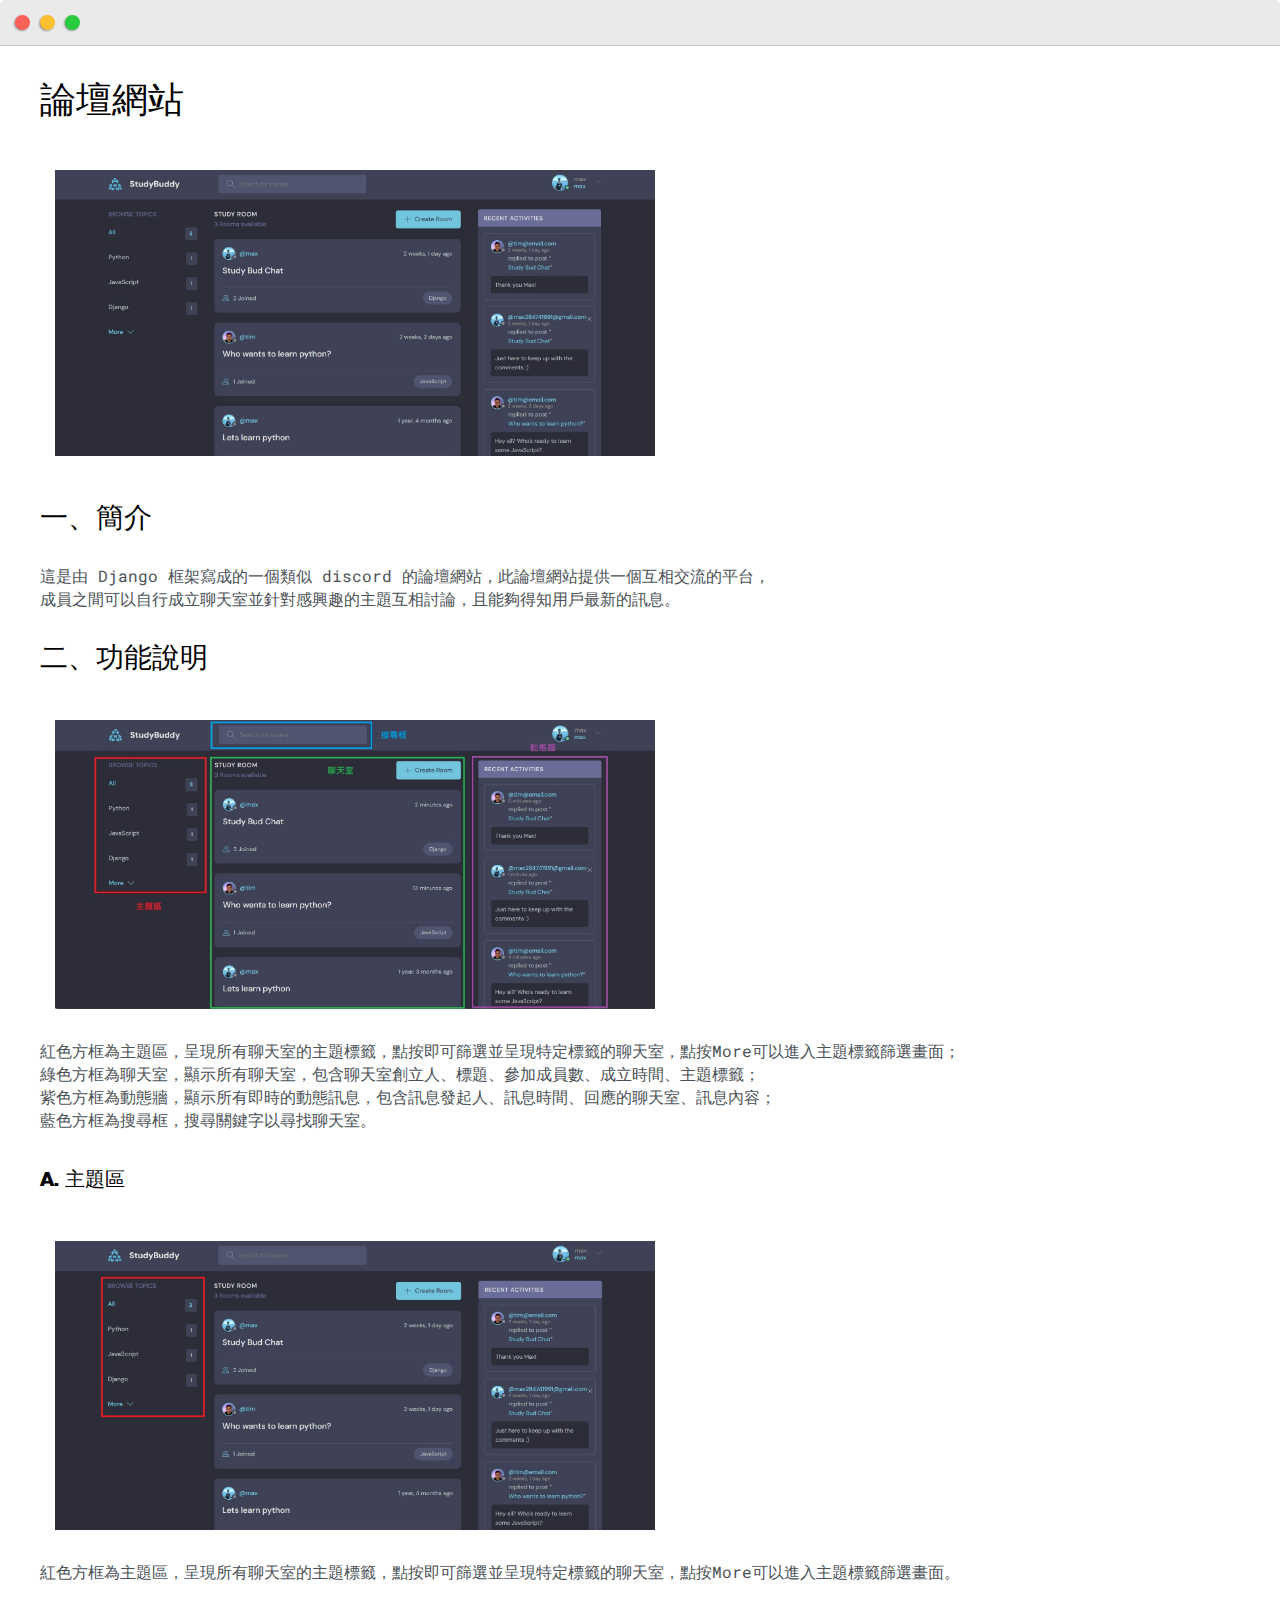
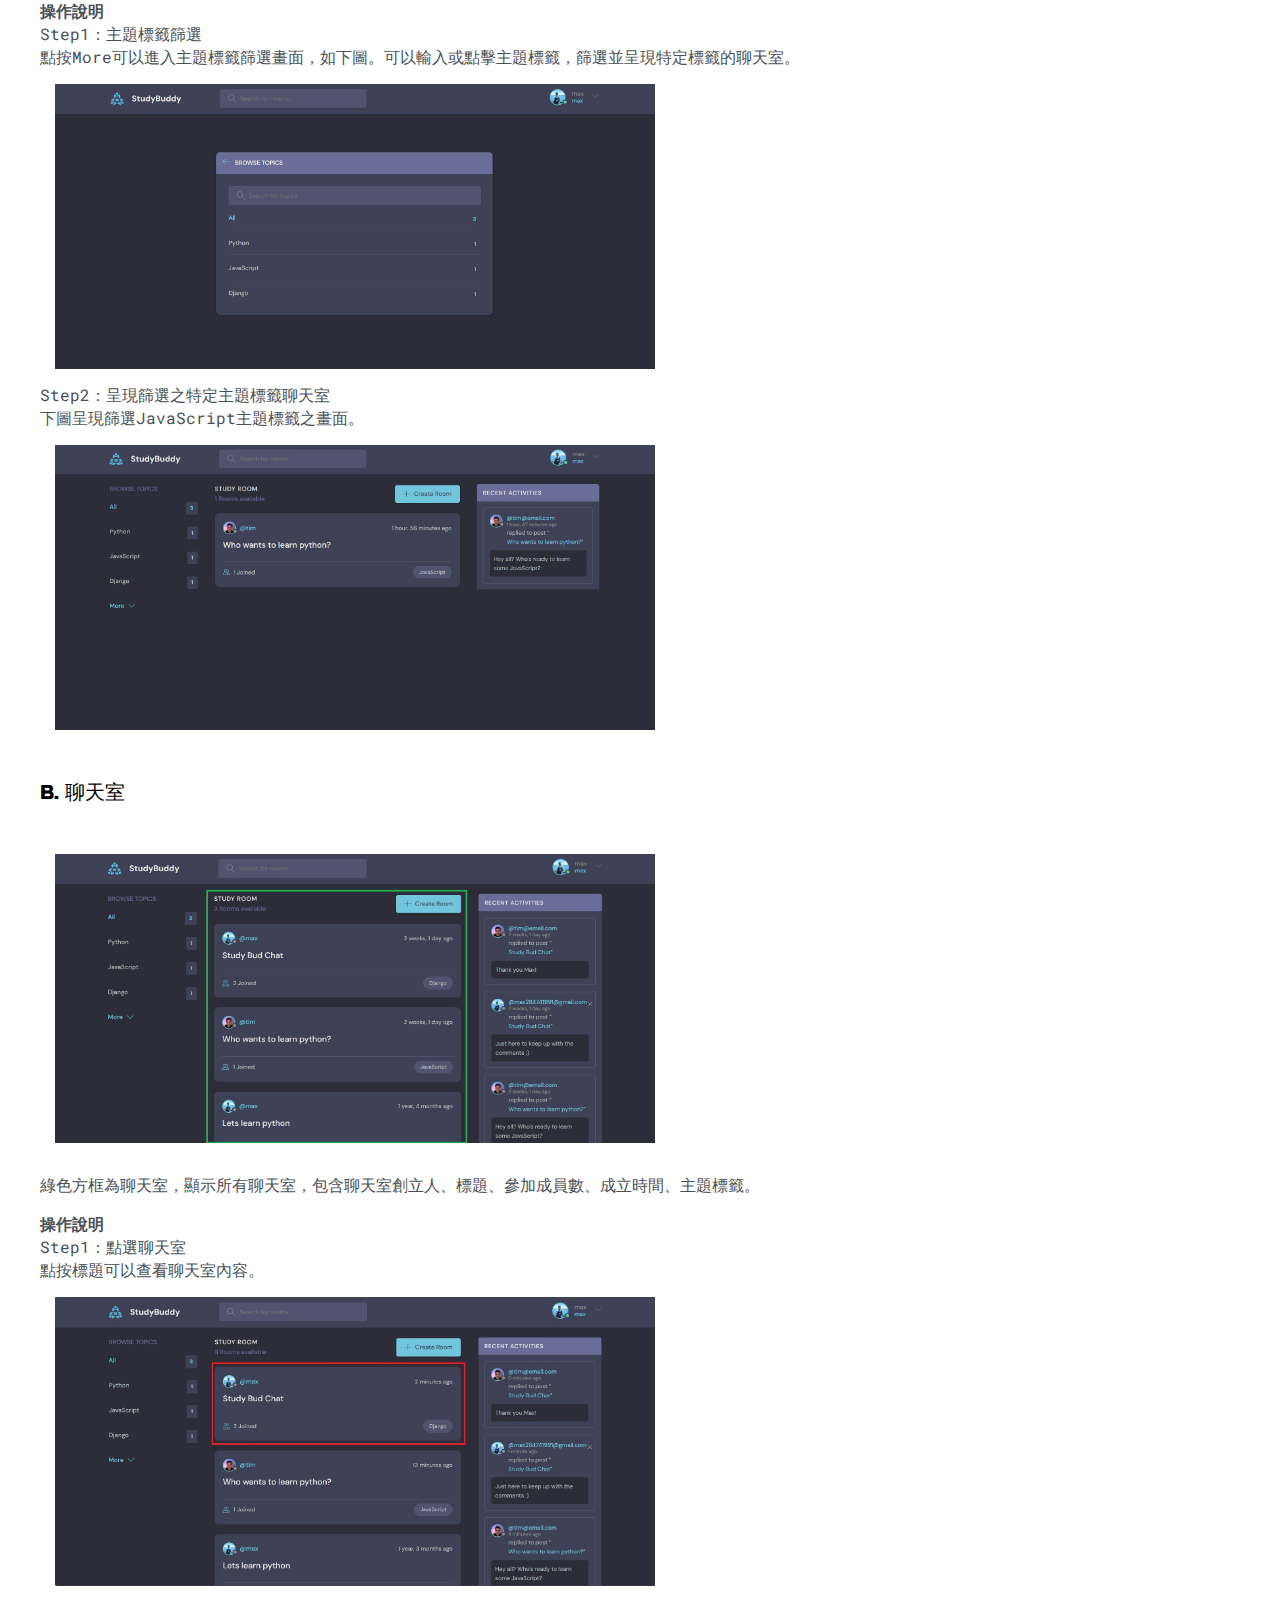
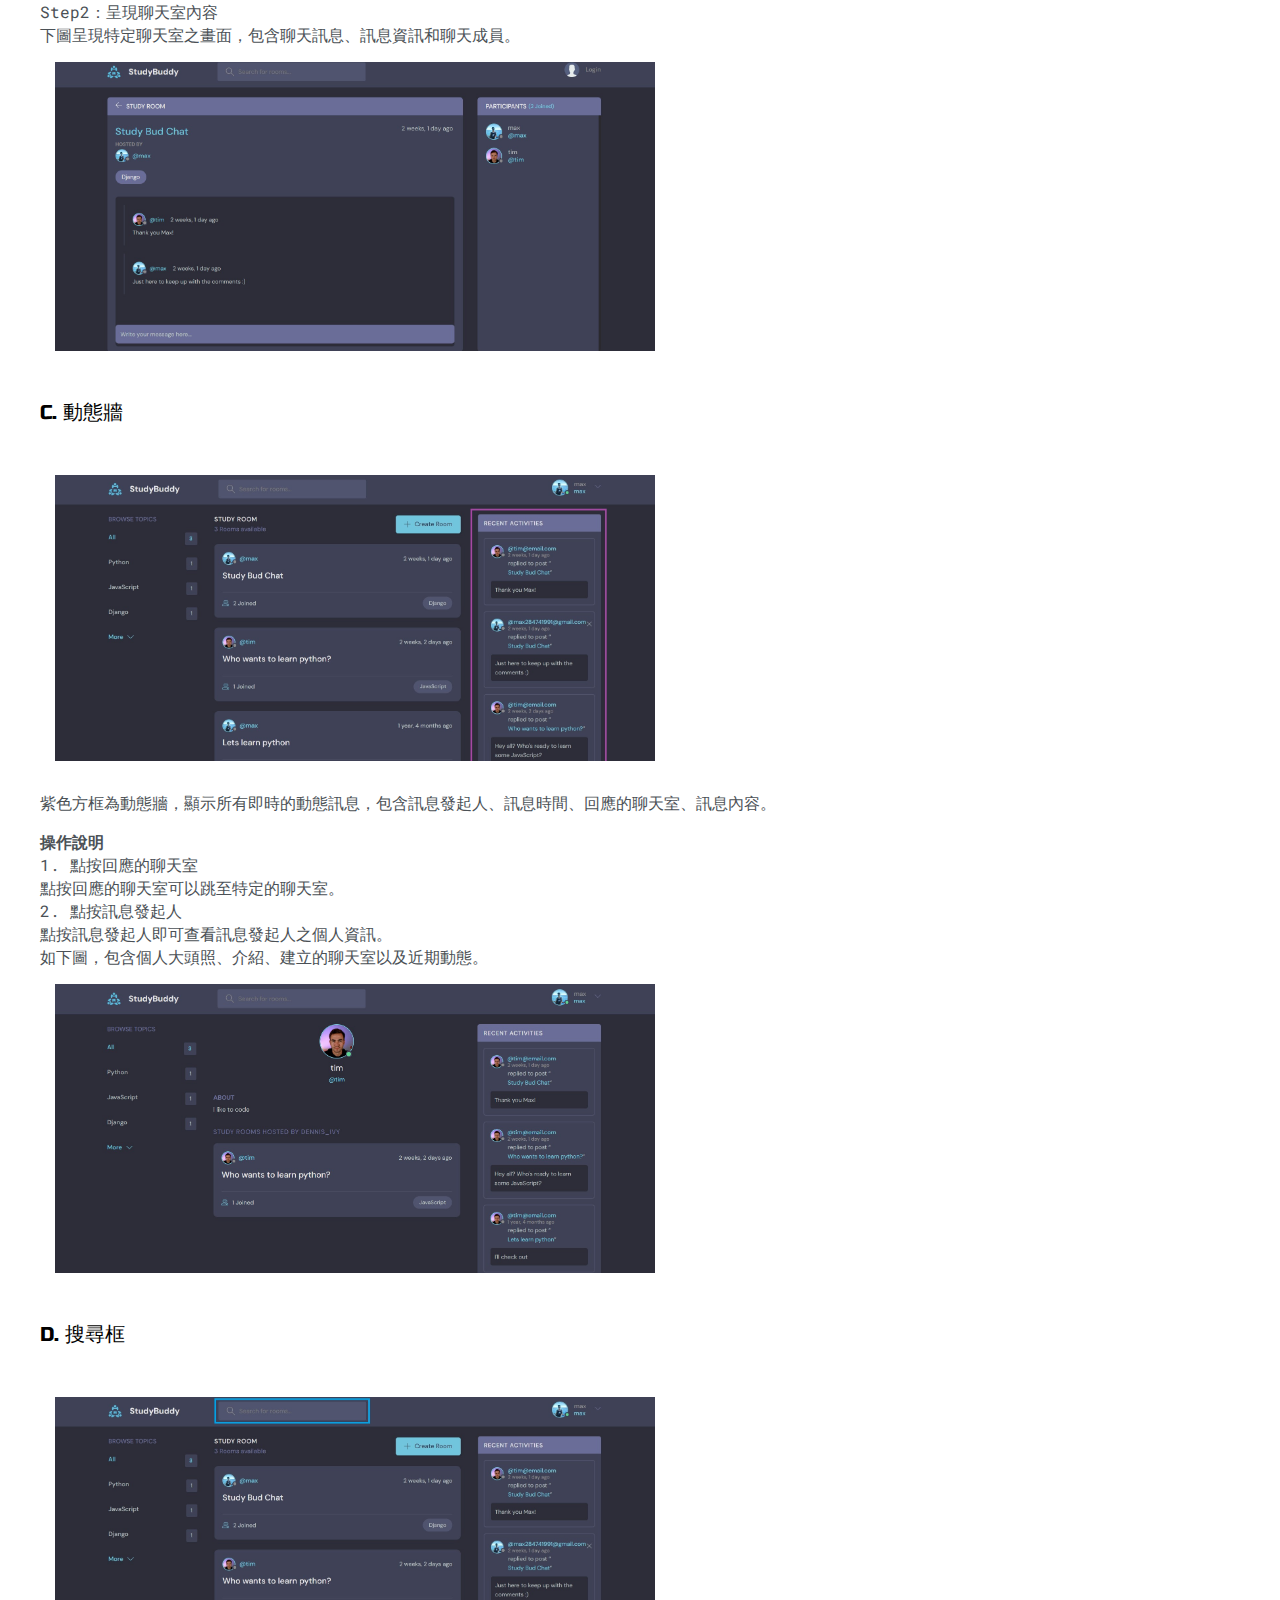
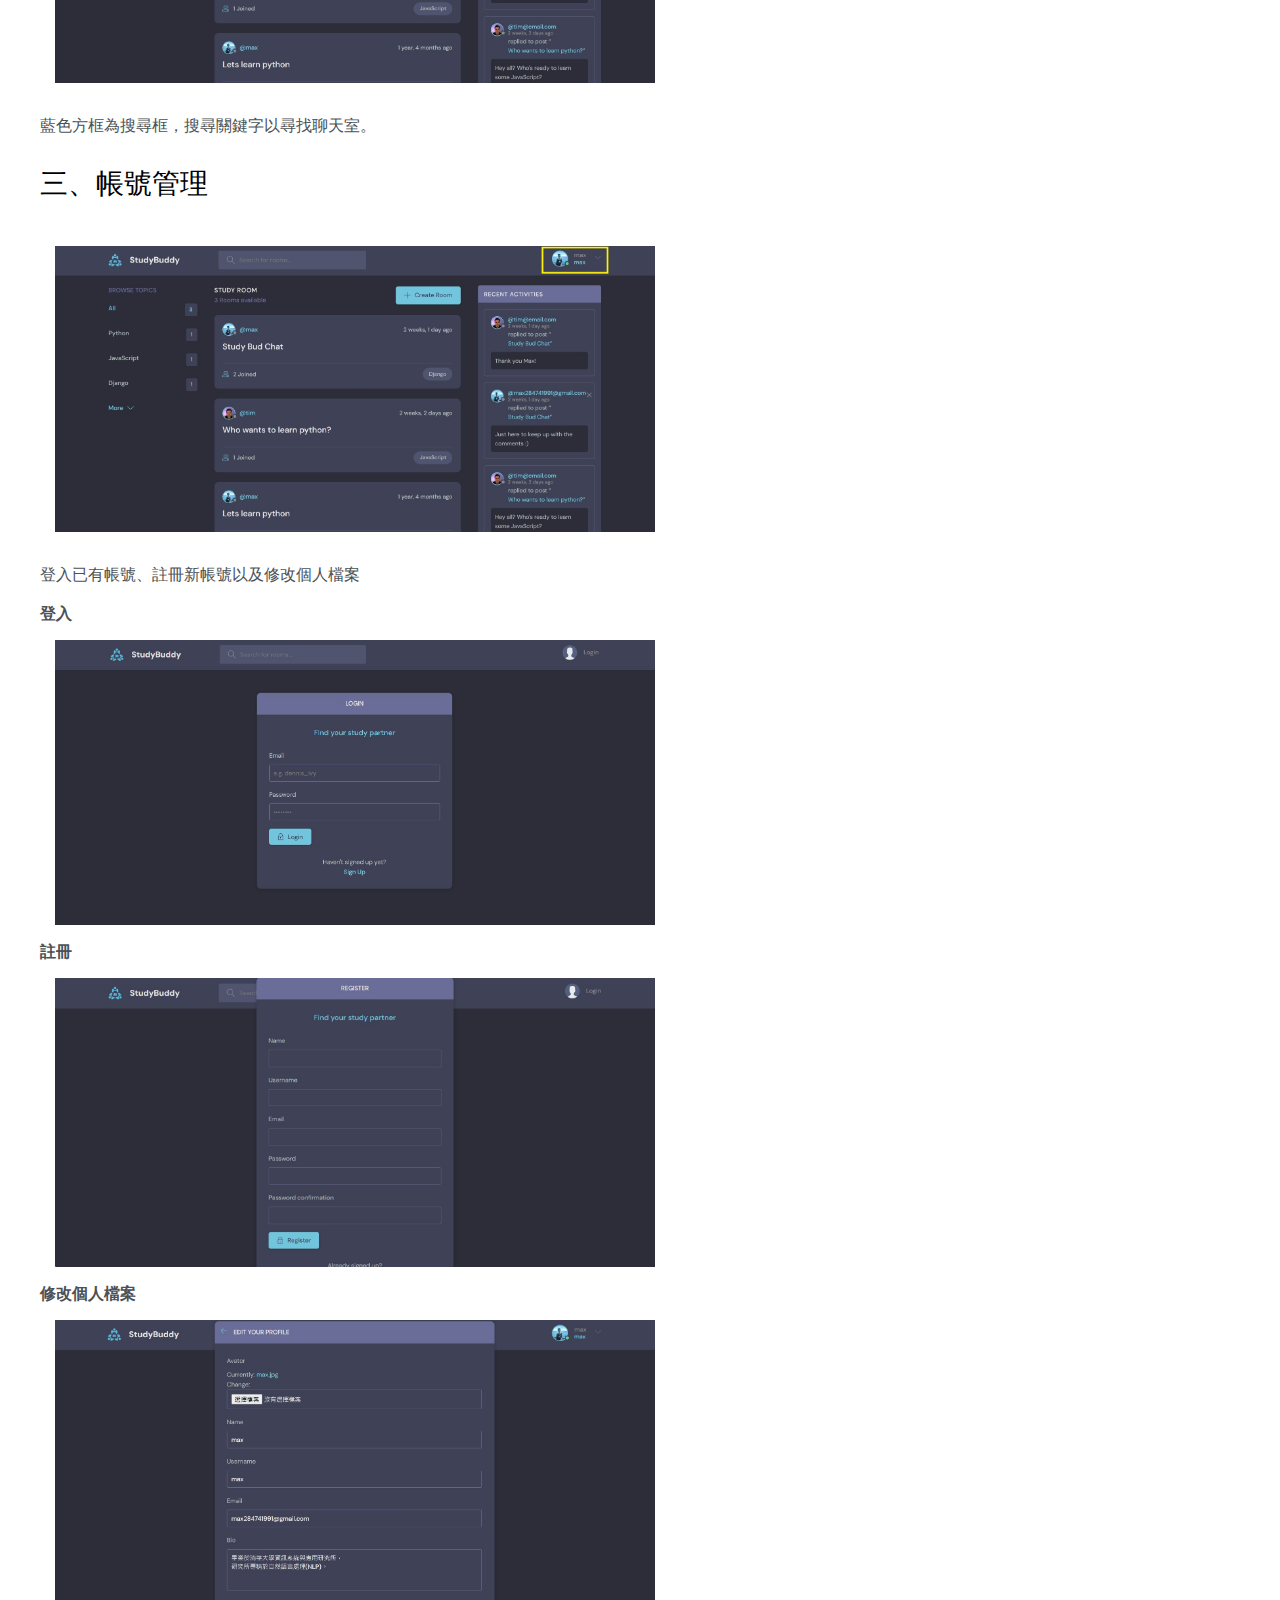
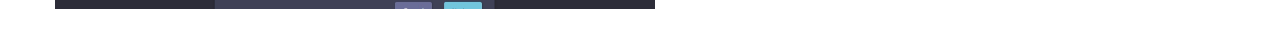
==== post1.html @ b0bc7765 "FEAT：修改作品集內容以及修改版面和格式" ====
<!DOCTYPE html>
<html>
<head>
    <title>Post Name</title>
    <meta name='viewport' content='width=device-width, initial-scale=1, maximum-scale=1, minimum-scale=1'/>
    
    <link href="https://fonts.googleapis.com/css2?family=Russo+One&display=swap" rel="stylesheet">

    <link href="https://fonts.googleapis.com/css2?family=Roboto+Mono:wght@500&family=Russo+One&display=swap" rel="stylesheet">

    <link rel='stylesheet' type='text/css' href='default.css'>
</head>
<body>
    <div class="nav-wrapper">
        <div class="dots-wrapper">
           <div id="dot-1" class="browser-dot"></div>
           <div id="dot-2" class="browser-dot"></div>
           <div id="dot-3" class="browser-dot"></div>
        </div>

        <ul id="navigation">
            <!-- <li><a href="#">Contact</a></li> -->
        </ul>
    </div>

    <div class="main-container">
        <h2>論壇網站</h2>
        <img class="photo" src="images/discord_like_website/discord_like_website.jpg">


        <h3>一、簡介</h3>
        <p>
            這是由 Django 框架寫成的一個類似 discord 的論壇網站，此論壇網站提供一個互相交流的平台，<br>
            成員之間可以自行成立聊天室並針對感興趣的主題互相討論，且能夠得知用戶最新的訊息。
        </p>

        <div>
            <h3>二、功能說明</h3>
            <img class="photo" src="images/discord_like_website/function_partition.jpg">
            <p>
                紅色方框為主題區，呈現所有聊天室的主題標籤，點按即可篩選並呈現特定標籤的聊天室，點按More可以進入主題標籤篩選畫面；<br>
                綠色方框為聊天室，顯示所有聊天室，包含聊天室創立人、標題、參加成員數、成立時間、主題標籤；<br>
                紫色方框為動態牆，顯示所有即時的動態訊息，包含訊息發起人、訊息時間、回應的聊天室、訊息內容；<br>
                藍色方框為搜尋框，搜尋關鍵字以尋找聊天室。
            </p>

            <div>
                <div>
                    <h5>A. 主題區</h5>
                    <img class="photo" src="images/discord_like_website/function_partition_topic.jpg">
                    <p>紅色方框為主題區，呈現所有聊天室的主題標籤，點按即可篩選並呈現特定標籤的聊天室，點按More可以進入主題標籤篩選畫面。</p>
                    <p>
                        <b>操作說明</b><br>
                        Step1：主題標籤篩選<br>
                        點按More可以進入主題標籤篩選畫面，如下圖。可以輸入或點擊主題標籤，篩選並呈現特定標籤的聊天室。
                        <img class="photo" src="images/discord_like_website/topic_filiter.jpg">
                        Step2：呈現篩選之特定主題標籤聊天室<br>
                        下圖呈現篩選JavaScript主題標籤之畫面。
                        <img class="photo" src="images/discord_like_website/topic_filiter_javascript.jpg">
                    </p>    
                </div>
                
                <div>
                    <h5>B. 聊天室</h5>
                    <img class="photo" src="images/discord_like_website/function_partition_room.jpg">
                    <p>綠色方框為聊天室，顯示所有聊天室，包含聊天室創立人、標題、參加成員數、成立時間、主題標籤。</p>
                    <p>
                        <b>操作說明</b><br>
                        Step1：點選聊天室<br>
                        點按標題可以查看聊天室內容。
                        <img class="photo" src="images/discord_like_website/discord_like_website_room.jpg">
                        Step2：呈現聊天室內容<br>
                        下圖呈現特定聊天室之畫面，包含聊天訊息、訊息資訊和聊天成員。
                        <img class="photo" src="images/discord_like_website/room.jpg">
                    </p> 
                </div>
                
                <div>
                    <h5>C. 動態牆</h5>
                    <img class="photo" src="images/discord_like_website/function_partition_activity.jpg">
                    <p>紫色方框為動態牆，顯示所有即時的動態訊息，包含訊息發起人、訊息時間、回應的聊天室、訊息內容。</p>
                    <p>
                        <b>操作說明</b><br>
                        1. 點按回應的聊天室<br>
                        點按回應的聊天室可以跳至特定的聊天室。<br>
                        2. 點按訊息發起人<br>
                        點按訊息發起人即可查看訊息發起人之個人資訊。<br>
                        如下圖，包含個人大頭照、介紹、建立的聊天室以及近期動態。
                        <img class="photo" src="images/discord_like_website/personal_profile.jpg">
                    </p>
                </div>

                <div>
                    <h5>D. 搜尋框</h5>
                    <img class="photo" src="images/discord_like_website/function_partition_searchbar.jpg">
                    <p>藍色方框為搜尋框，搜尋關鍵字以尋找聊天室。</p>
                </div>
            </div>   
        </div>
        
        <div>
            <h3>三、帳號管理</h3>
            <img class="photo" src="images/discord_like_website/login_signup.jpg">
            <p>登入已有帳號、註冊新帳號以及修改個人檔案</p>
            <p>
                <b>登入</b><br>
                <img class="photo" src="images/discord_like_website/login.jpg">
                <b>註冊</b><br>
                <img class="photo" src="images/discord_like_website/signup.jpg">
                <b>修改個人檔案</b><br>
                <img class="photo" src="images/discord_like_website/profile_editing.jpg">
            </p>
        </div>
    </div>
</body>
</html>
---- default.css ----
:root{
    --mainColor:#eaeaea;
    --secondaryColor:#fff;

    --borderColor:#c1c1c1;

    --mainText:black;
    --secondaryText:#4b5156;

    --themeDotBorder:#24292e;

    --previewBg: rgb(251, 249, 243, 0.8);

    --previewShadow:#f0ead6;

    --buttonColor: black;
}


html, body{
    padding: 0;
    margin: 0;
}

body *{
    transition: 0.3s;
}

h1, h2, h3, h4, h5, h6, strong{
    color: var(--mainText);
    font-family: 'Russo One', sans-serif;
    font-weight: 500;
}

p, li, span, label, input, textarea{
    color: var(--secondaryText);
    font-family: 'Roboto Mono', monospace;
}

a{
    text-decoration: none;
    color: #17a2b8;
}

ul{
    list-style: none;
}

h1{ font-size: 56px;}
h2{ font-size: 36px;}
h3{ font-size: 28px;}
h4{ font-size: 24px;}
h5{ font-size: 20px;}
h6{ font-size: 16px;}

.s1{
    background-color: var(--mainColor);
    border-bottom: 1px solid var(--borderColor);
    overflow: auto;
}

.s2{
    background-color: var(--secondaryColor);
    border-bottom: 1px solid var(--borderColor);
    overflow: auto;
}

.main-container{
    width: 1200px;
    margin: 0 auto;
}

.greeting-wrapper{
    display: grid;
    text-align: center;
    align-content: center;
    min-height: 10em;
}

.intro-wrapper{
    background-color: var(--secondaryColor);
    border: 1px solid var(--borderColor);
    border-radius: 5px 5px 0 0;

    -webkit-box-shadow: -1px 1px 3px -1px rgba(0,0,0,0.75);
    -moz-box-shadow: -1px 1px 3px -1px rgba(0,0,0,0.75);
    box-shadow: -1px 1px 3px -1px rgba(0,0,0,0.75);

    display: grid;
    grid-template-columns: 1fr 1fr;
    grid-template-areas: 
        'nav-wrapper nav-wrapper'
        'left-column right-column'
    ;
}

.nav-wrapper{
    border-radius: 5px 5px 0 0;
    grid-area: nav-wrapper;
    border-bottom: 1px solid var(--borderColor);
    display: flex;
    justify-content: space-between;
    align-items: center;
    background-color: var(--mainColor);
}

#navigation a{
    color: var(--mainText);
}

#navigation{
    margin: 0;
    padding: 10px;
}

#navigation li{
    display: inline-block;
    margin-right: 5px;
    margin-left: 5px;
}

.dots-wrapper{
    display: flex;
    padding: 10px;
}

#dot-1{
    background-color: #FC6058;
}

#dot-2{
    background-color: #FEC02F;
}

#dot-3{
    background-color: #2ACA3E;
}

.browser-dot{
    background-color: black;
    height: 15px;
    width: 15px;
    border-radius: 50%;
    margin: 5px;

    -webkit-box-shadow: -1px 1px 3px -1px rgba(0,0,0,0.75);
    -moz-box-shadow: -1px 1px 3px -1px rgba(0,0,0,0.75);
    box-shadow: -1px 1px 3px -1px rgba(0,0,0,0.75);
}

.left-column{
    grid-area: left-column;
    padding-top: 50px;
    padding-bottom: 50px;
}

#profile-pic{
    display: block;
    margin: 0 auto;

    height: 200px;
    width: 200px;
    object-fit: cover;
    border: 2px solid var(--borderColor);
}

#theme-options-wrapper{
    display: flex;
    justify-content: center;
}

.theme-dot{
    height: 30px;
    width: 30px;
    background-color: black;
    border-radius: 50%;

    margin: 5px;
    border: 2px solid var(--themeDotBorder);

    -webkit-box-shadow: -1px 1px 3px -1px rgba(0,0,0,0.75);
    -moz-box-shadow: -1px 1px 3px -1px rgba(0,0,0,0.75);
    box-shadow: -1px 1px 3px -1px rgba(0,0,0,0.75);

    cursor: pointer;
}

.theme-dot:hover{
    border-width: 5px;
}

#light-mode{
    background-color: #fff;
}

#blue-mode{
    background-color: #192734;
}

#green-mode{
    background-color: #78866b;
}

#purple-mode{
    background-color: #7E4C74;
}

#settings-note{
    font-size: 12px;
    font-style: italic;
    text-align: center;
}

.right-column{
    grid-area: right-column;
    display: grid;
    align-content: center;

    padding-top: 50px;
    padding-bottom: 50px;
}

#preview-shadow{
    background-color: var(--previewShadow);
    width: 300px;
    height: 180px;
    padding-left: 30px;
    padding-top: 30px;
}

#preview{
    width: 300px;
    border: 1.5px solid #17a2b8;
    background-color: var(--previewBg);
    padding: 15px;
    position: relative;
}

.corner{
    width: 7px;
    height: 7px;
    border-radius: 50%;
    border: 1.5px solid #17a2b8;
    background-color: #fff;
    position: absolute;
}

#corner-tl{
    top: -5px;
    left: -5px;
}

#corner-tr{
    top: -5px;
    right: -5px;
}

#corner-br{
    bottom: -5px;
    right: -5px;
}

#corner-bl{
    bottom: -5px;
    left: -5px;
}

.about-wrapper{
    display: grid;
    grid-template-columns: repeat(auto-fit, minmax(320px, 1fr));
    padding-top: 50px;
    padding-bottom: 50px;
    gap: 100px;
}

#skills{
    display: flex;
    justify-content: space-evenly;
    background-color: var(--previewShadow);
}

.social-links{
    display: grid;
    align-content: center;
    text-align: center;
}

#social-img{
    width: 100%;
}

.post-wrapper{
    display: grid;
    grid-template-columns: repeat(auto-fit, 320px);
    gap: 20px;
    justify-content: center;
    padding-bottom: 50px;
}

.post{
    border: 1px solid var(--borderColor);

    -webkit-box-shadow: -1px 1px 3px -1px rgba(0,0,0,0.75);
    -moz-box-shadow: -1px 1px 3px -1px rgba(0,0,0,0.75);
    box-shadow: -1px 1px 3px -1px rgba(0,0,0,0.75);
}

.thumbnail{
    display: block;
    width: 100%;
    height: 180px;
    object-fit: cover;
}

.photo{
    display: block;
    width: 50%;
    height: 50%;
    padding: 15px;
}

.post-preview{
    background-color: #fff;
    padding: 15px;
}

.post-title{
    color: black;
    margin: 0;
}

.post-intro{
    color: #4b5156;
    font-size: 14px;
}

#contact-form{
    display: block;
    max-width: 600px;
    margin: 0 auto;
    border: 1px solid var(--borderColor);
    padding: 15px;
    border-radius: 5px;
    background-color: var(--mainColor);
    margin-bottom: 50px;
}

#contact-form label{
    line-height: 2.7em;
}

#contact-form textarea{
    min-height: 100px;
    font-size: 14px;
}

.input-field{
    width: 100%;
    padding-top: 10px;
    padding-bottom: 10px;
    background-color: var(--secondaryColor);
    border-radius: 5px;
    border: 1px solid var(--borderColor);
    font-size: 14px;
}

#submit-btn{
    margin-top: 10px;
    width: 100%;
    padding-top: 10px;
    padding-bottom: 10px;
    color: #fff;
    background-color: var(--buttonColor);
    border: none;
}

@media screen and (max-width:1200px) {
    .main-container{
        width: 95%;
    }
}

@media screen and (max-width:800px) {
    .intro-wrapper{
        grid-template-columns: 1fr;
        grid-template-areas: 
            'nav-wrapper'
            'left-column'
            'right-column'
        ;
    }

    .right-column{
        justify-content: center;
    }
}
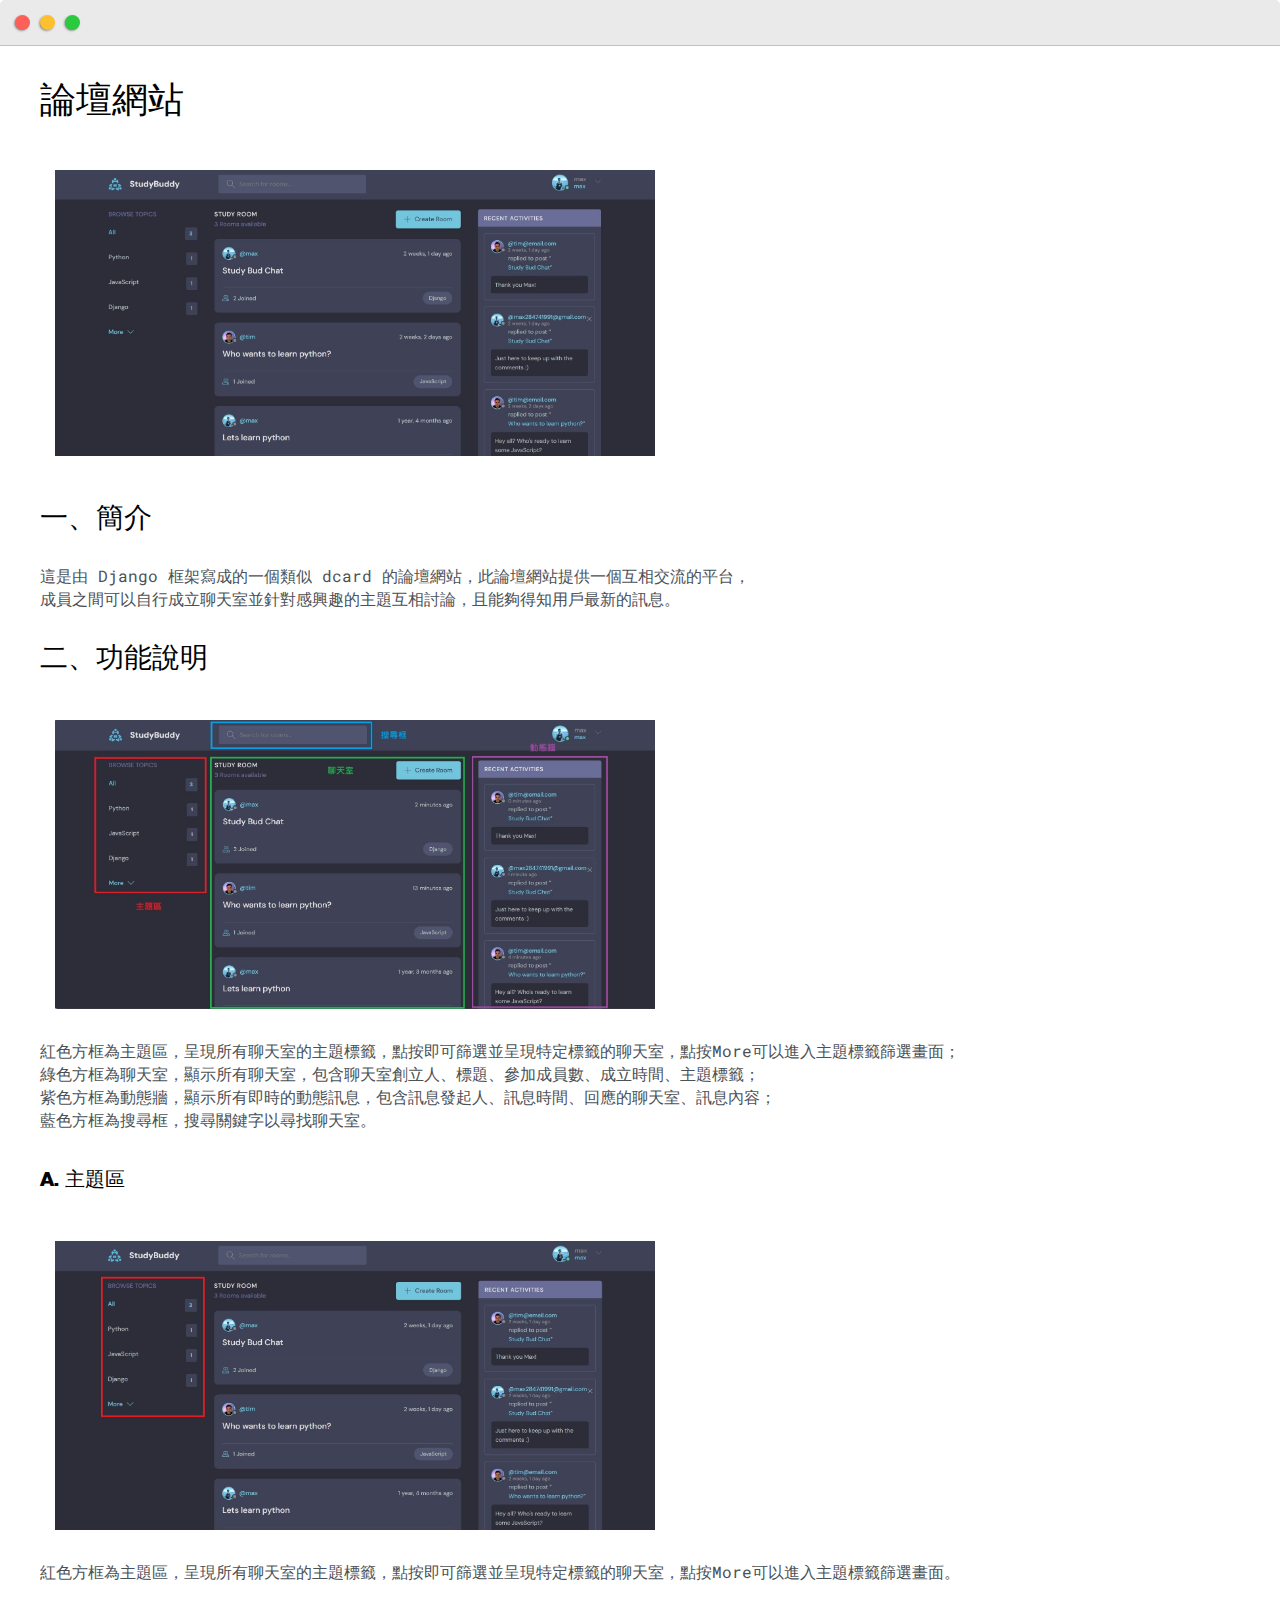
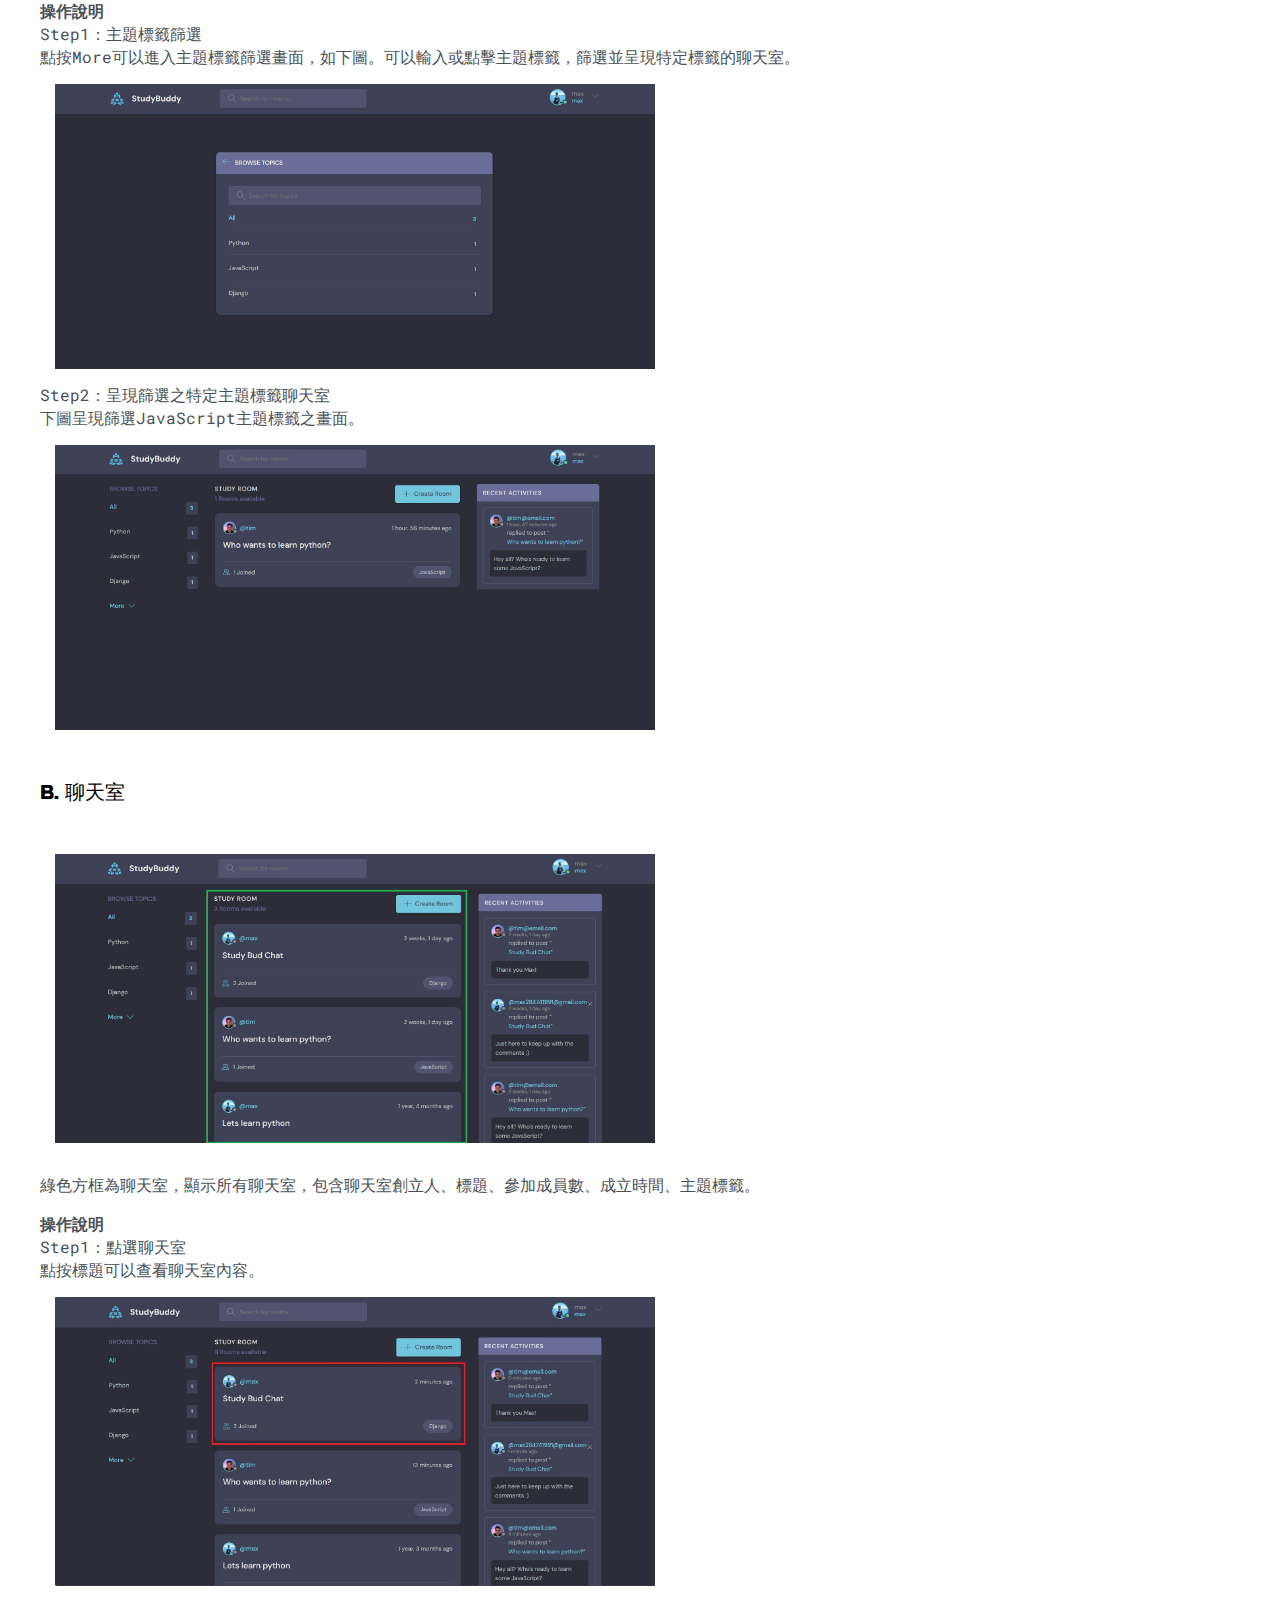
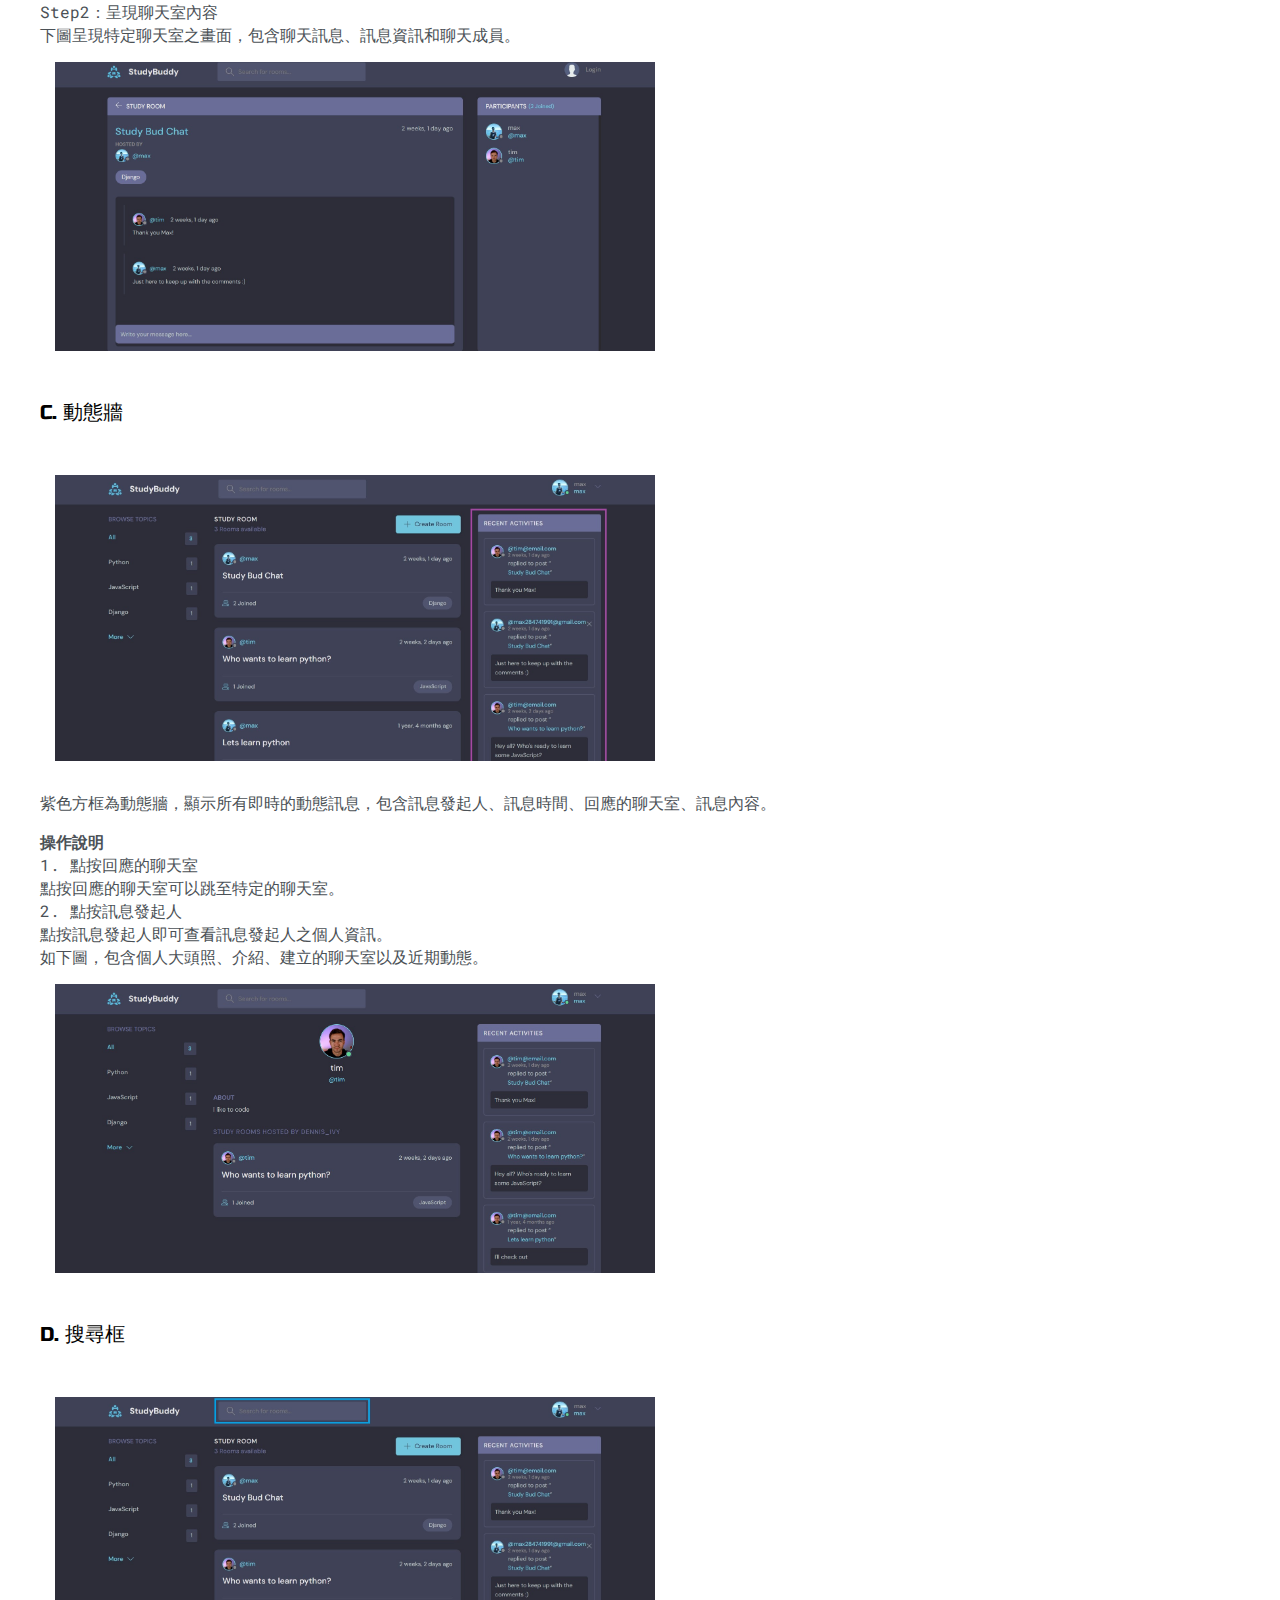
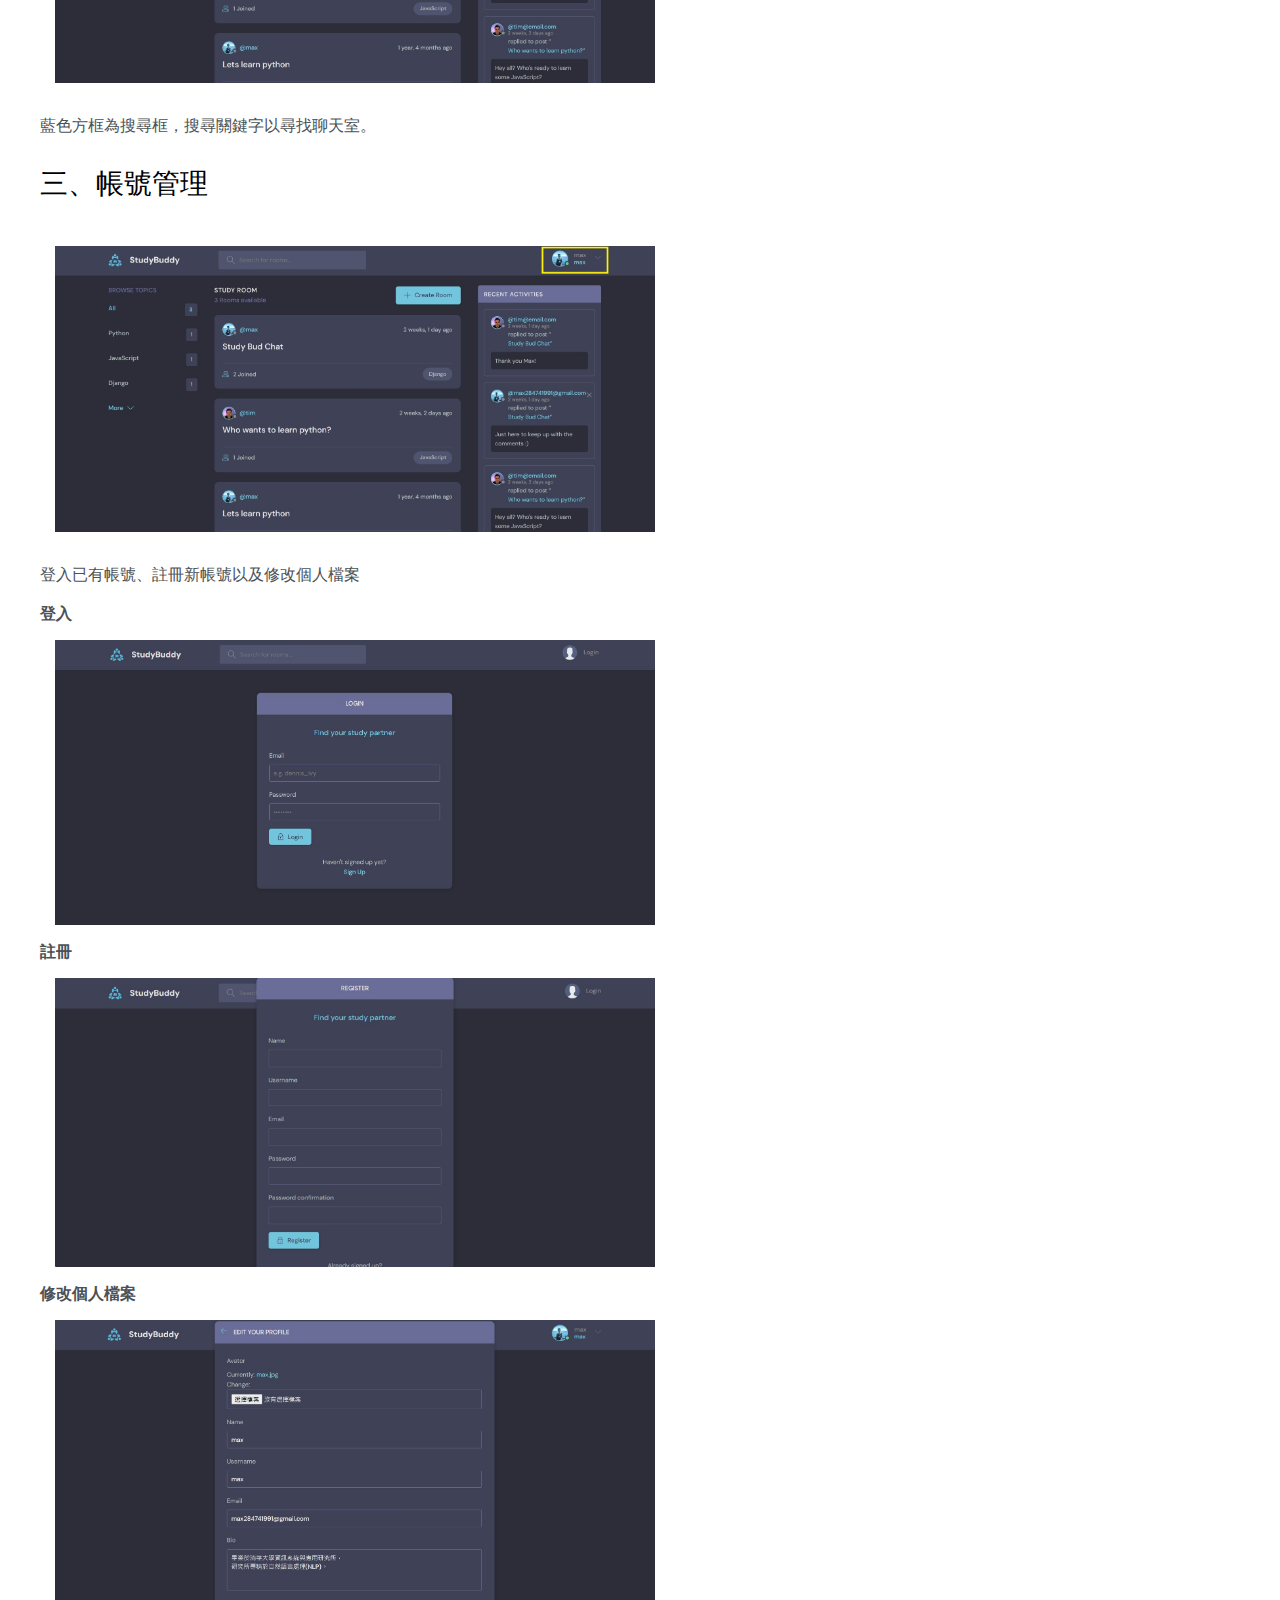
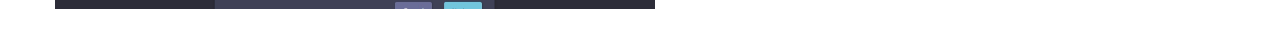
==== commit 7ce99124: "FEAT: 修改內容和更新網址" ====
--- a/post1.html
+++ b/post1.html
@@ -3,6 +3,7 @@
 <head>
     <title>Post Name</title>
     <meta name='viewport' content='width=device-width, initial-scale=1, maximum-scale=1, minimum-scale=1'/>
+    <meta http-equiv="Content-Type" content="text/html; charset=utf-8"/>
     
     <link href="https://fonts.googleapis.com/css2?family=Russo+One&display=swap" rel="stylesheet">
 
@@ -30,7 +31,7 @@
 
         <h3>一、簡介</h3>
         <p>
-            這是由 Django 框架寫成的一個類似 discord 的論壇網站，此論壇網站提供一個互相交流的平台，<br>
+            這是由 Django 框架寫成的一個類似 dcard 的論壇網站，此論壇網站提供一個互相交流的平台，<br>
             成員之間可以自行成立聊天室並針對感興趣的主題互相討論，且能夠得知用戶最新的訊息。
         </p>
 
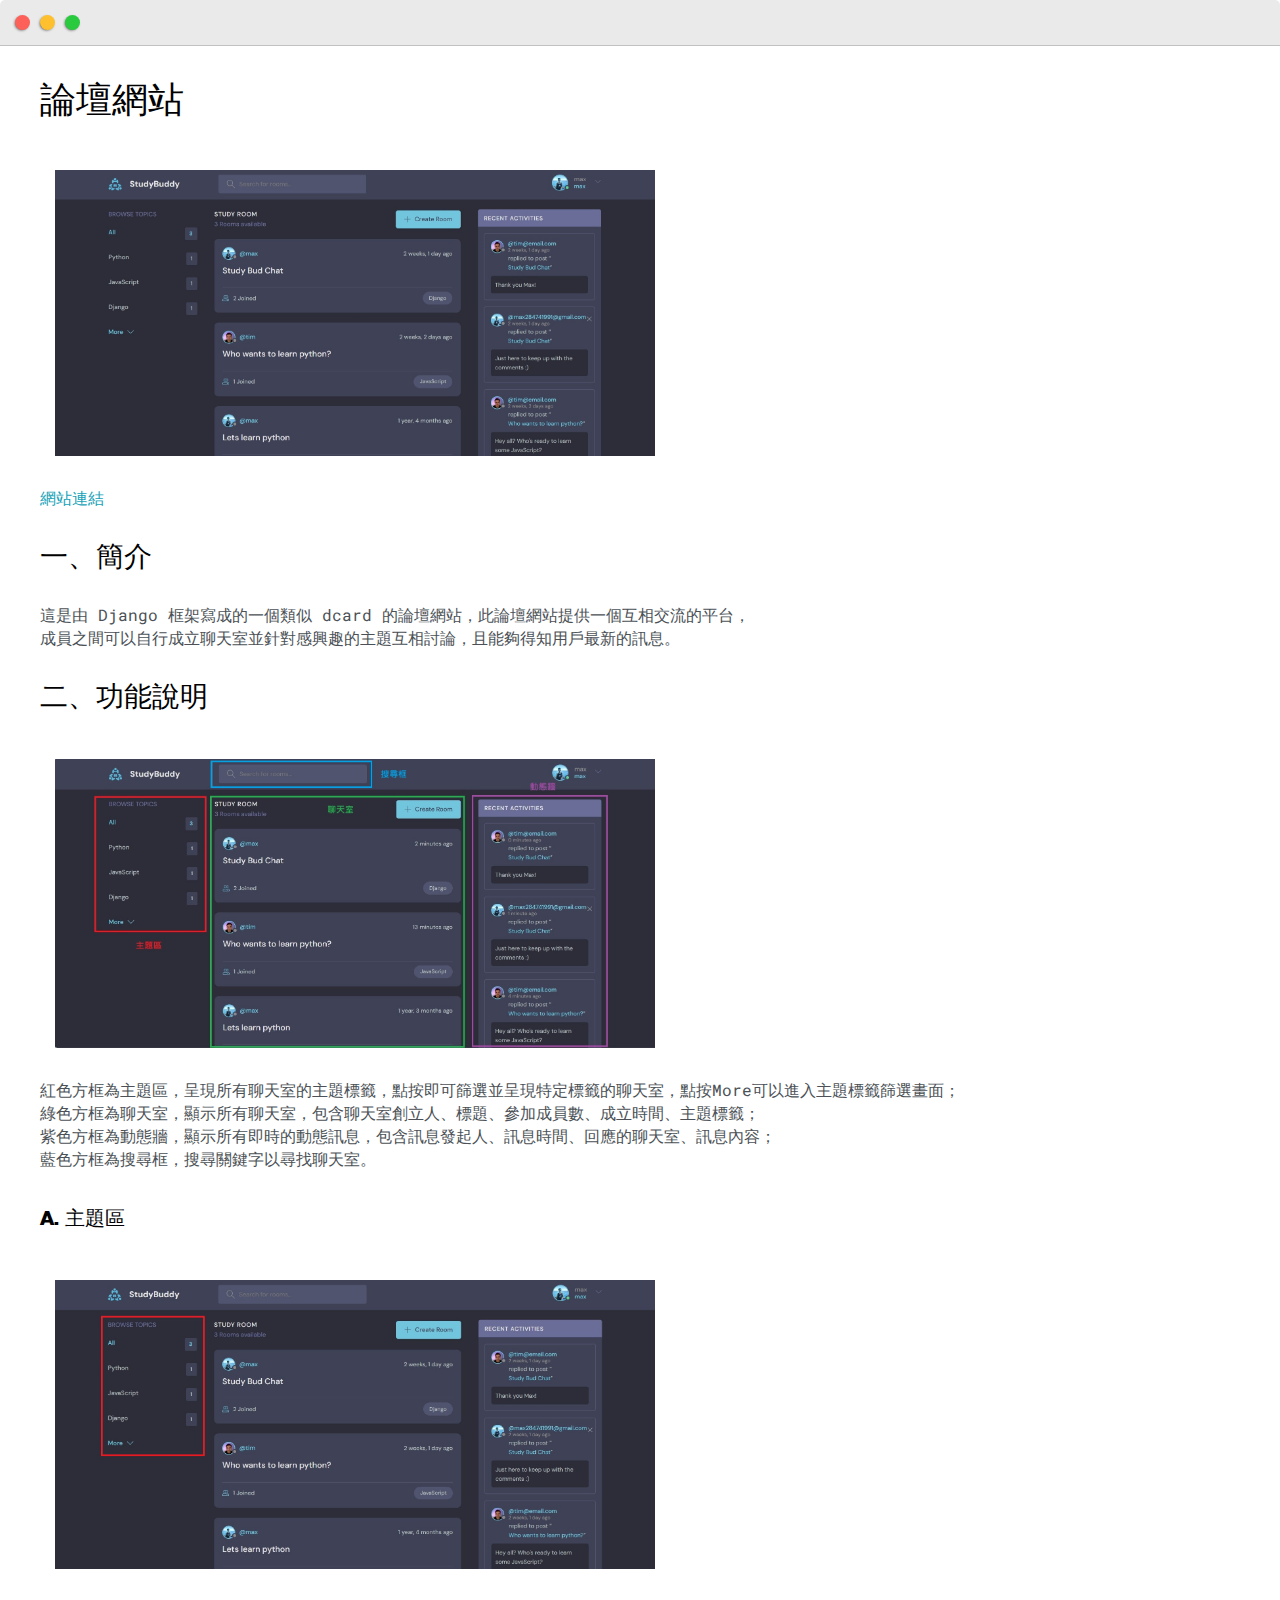
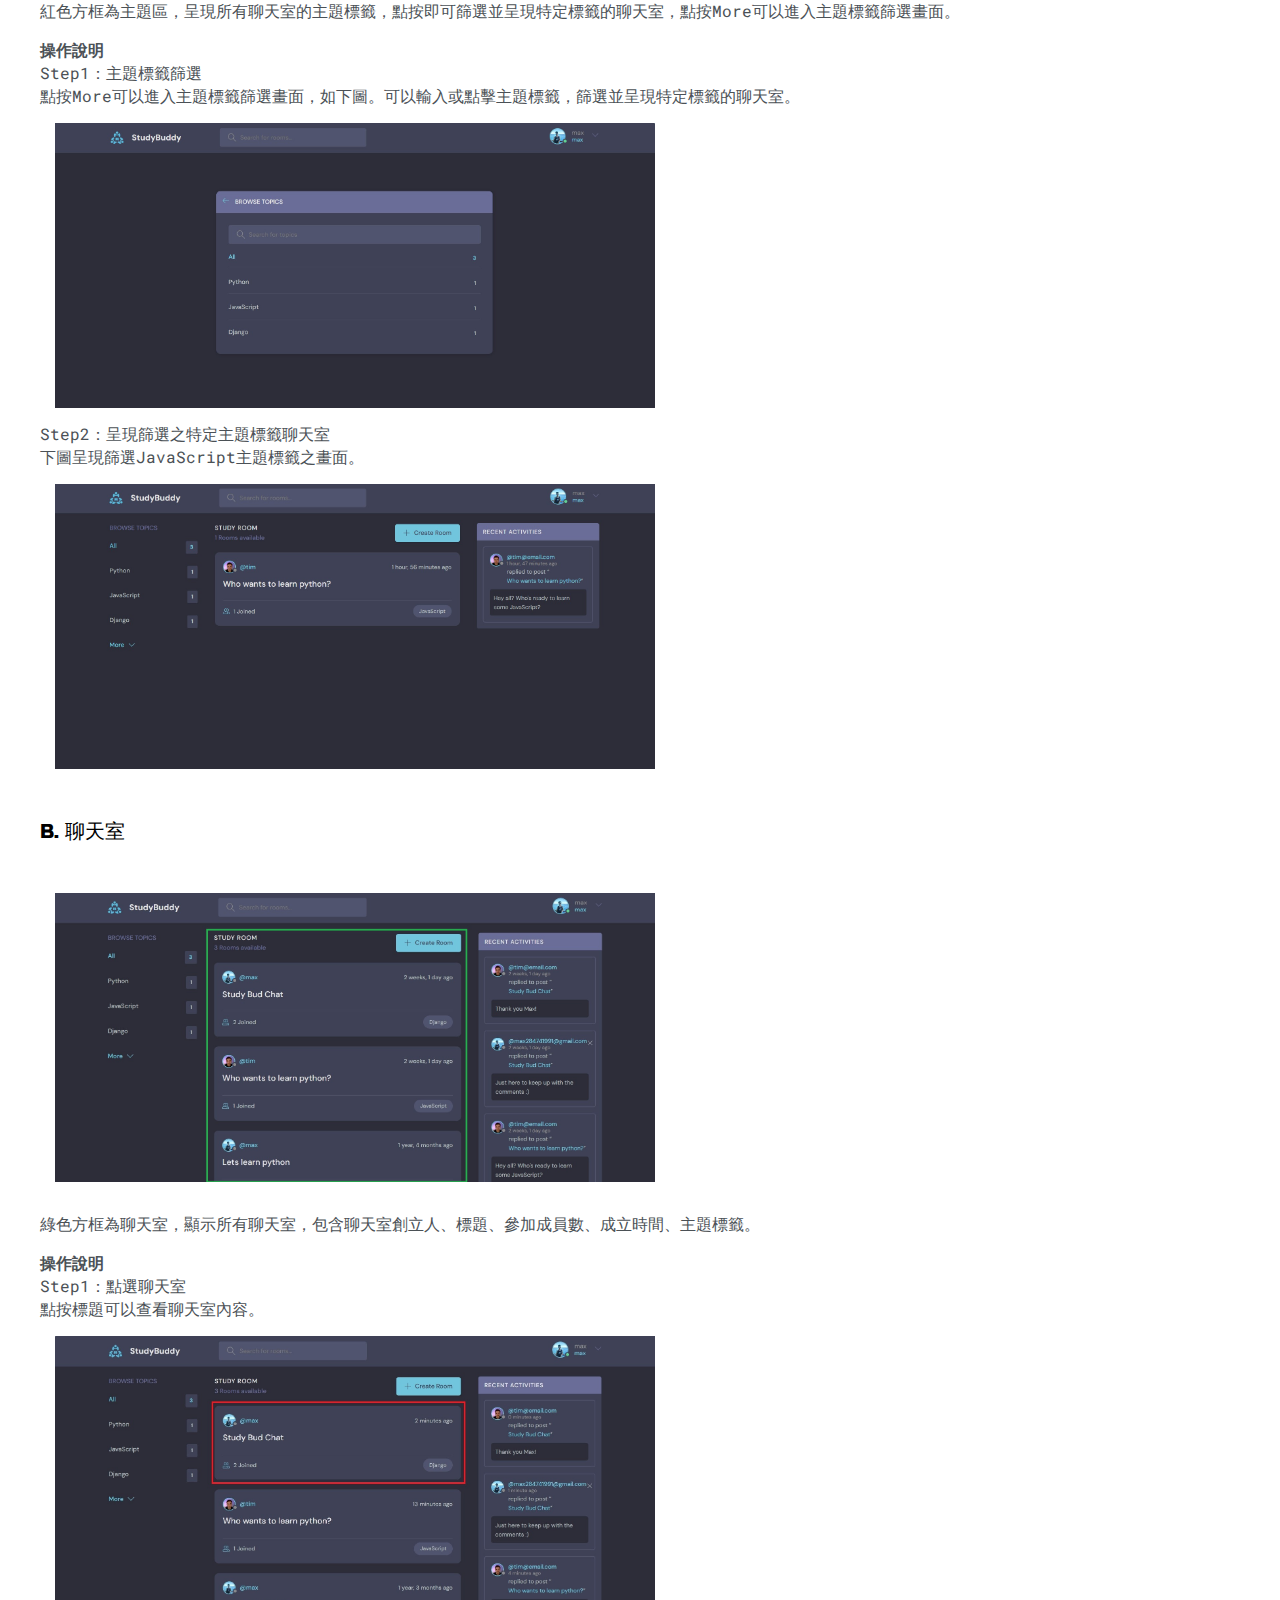
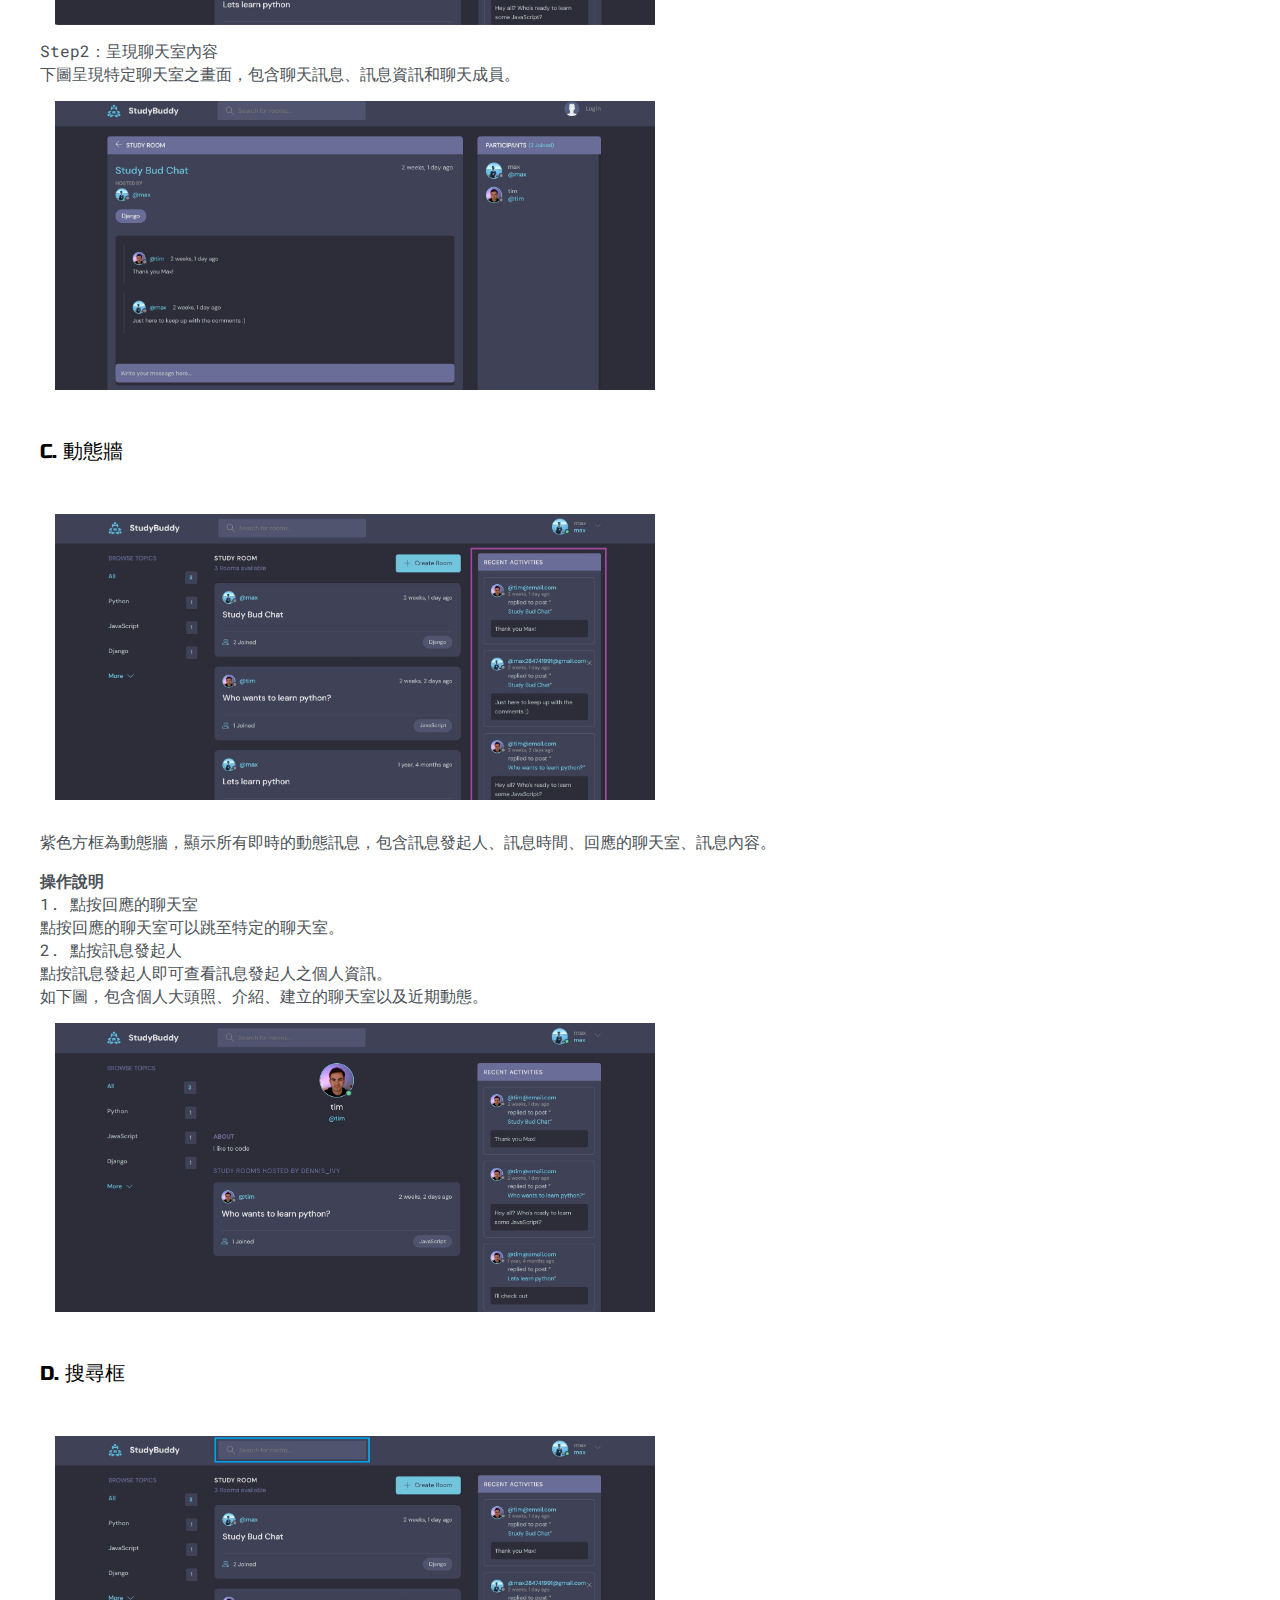
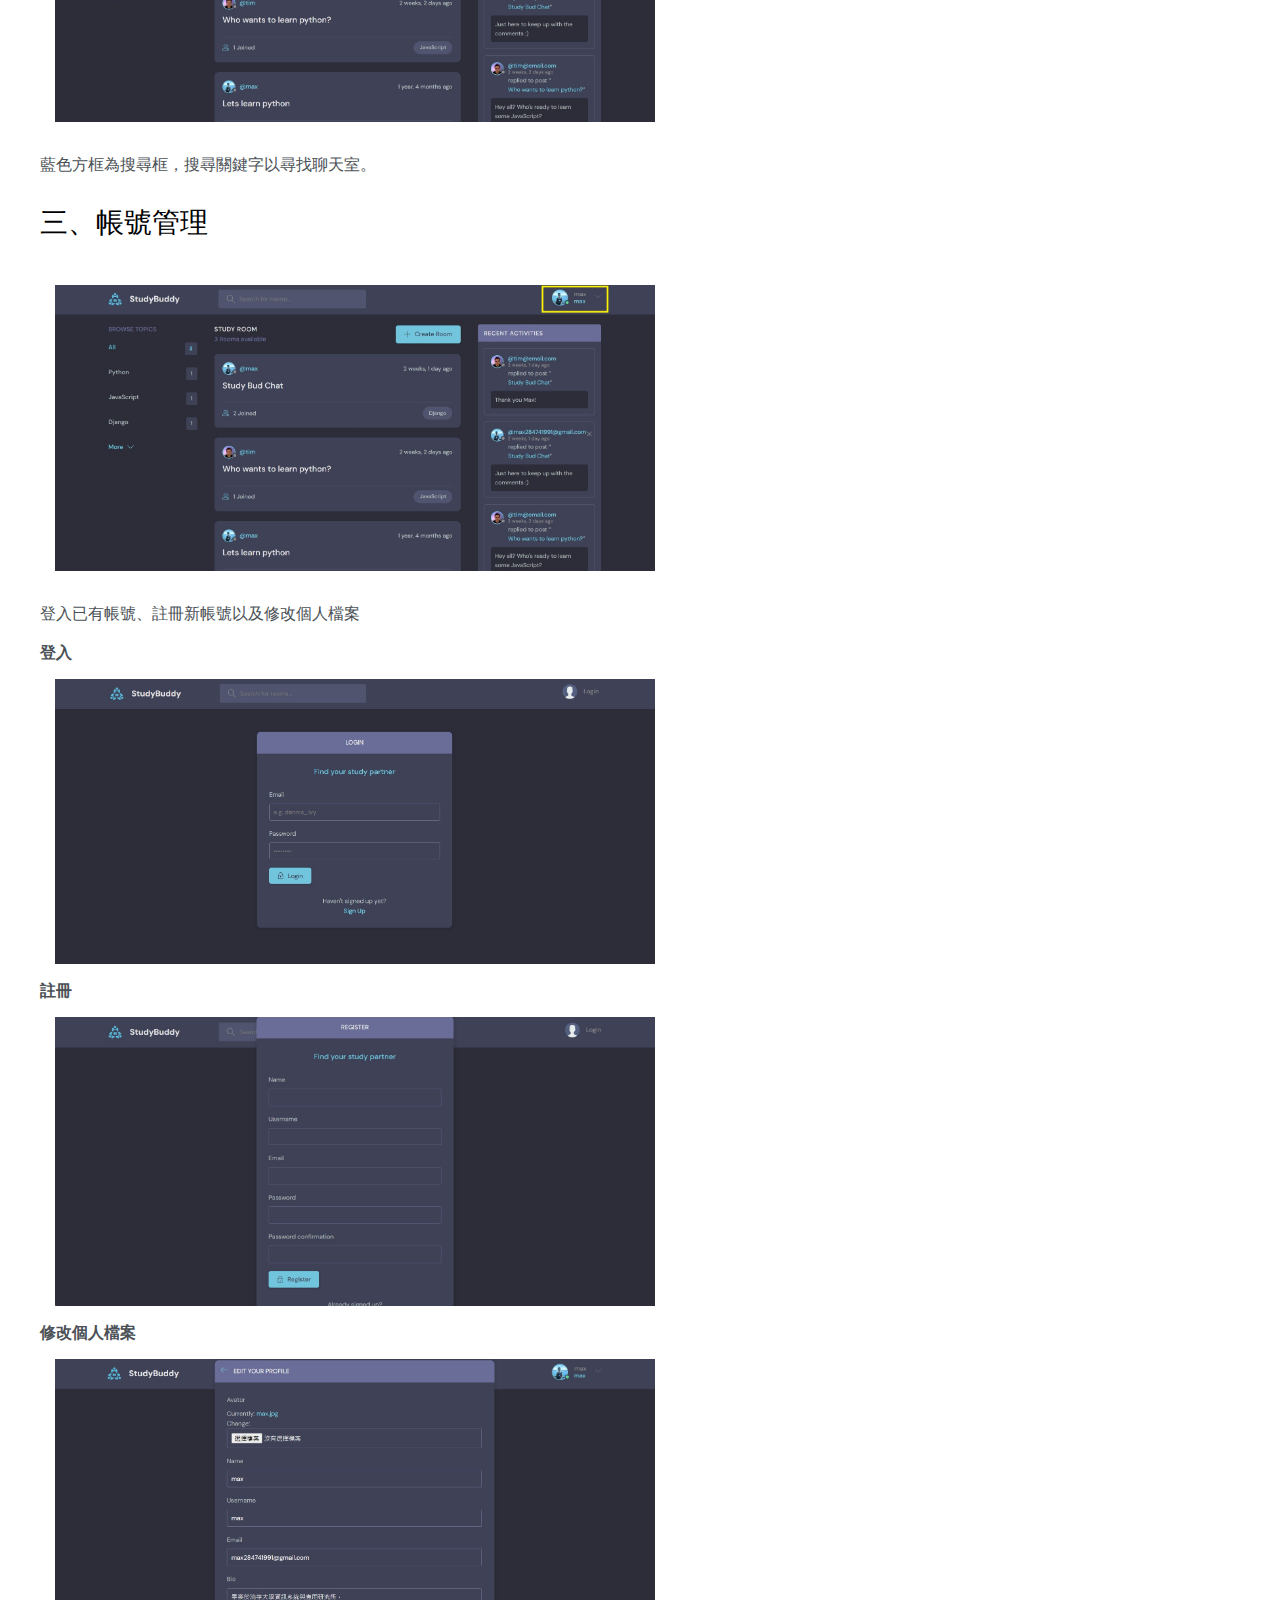
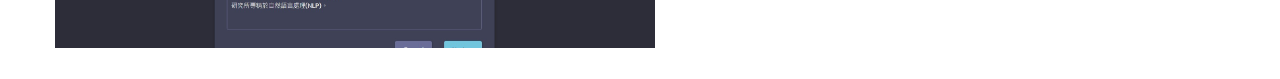
==== commit fb767aba: "FEAT：新增論壇網站連結" ====
--- a/post1.html
+++ b/post1.html
@@ -27,6 +27,7 @@
     <div class="main-container">
         <h2>論壇網站</h2>
         <img class="photo" src="images/discord_like_website/discord_like_website.jpg">
+        <p><a href="https://forum-website-f8fb6464f127.herokuapp.com/">網站連結</a></p>
 
 
         <h3>一、簡介</h3>
